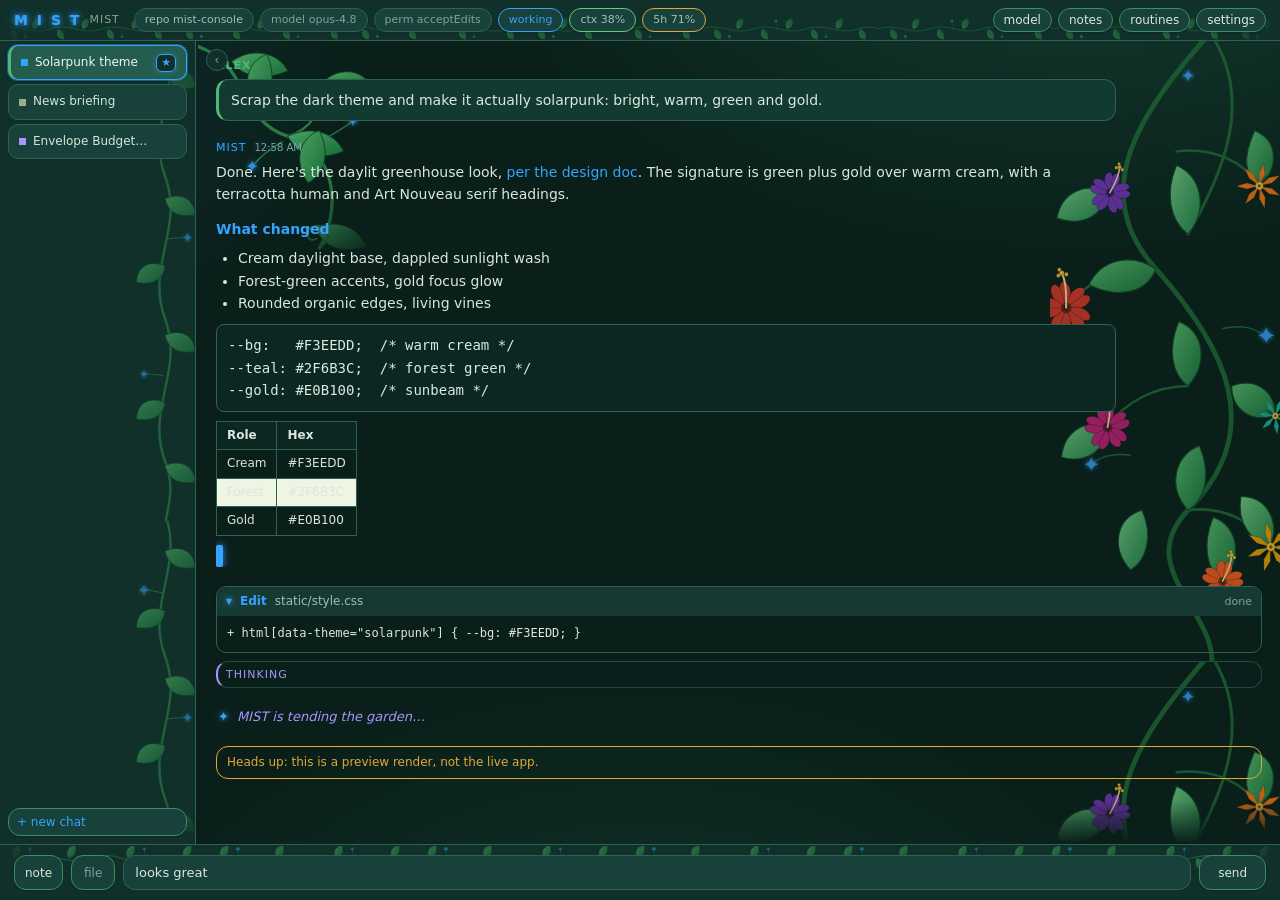
==== static/_preview_demo.html @ 2a571474 "Auto-sync: 2026-06-21 00:55" ====
<!DOCTYPE html>
<html lang="en" data-theme="solarpunk">
<head>
<meta charset="utf-8">
<title>Solarpunk preview</title>
<link rel="stylesheet" href="style.css">
</head>
<body>
<header id="topbar">
  <div class="brand"><span class="logo" id="logoText">M I S T</span><span class="sub">MIST</span></div>
  <div class="meta">
    <span class="badge repo clickable" data-state="ok">repo mist-console</span>
    <span class="badge clickable">model opus-4.8</span>
    <span class="badge clickable">perm acceptEdits</span>
    <span class="badge" id="status" data-state="working">working</span>
    <span class="badge usage lvl-ok">ctx 38%</span>
    <span class="badge usage lvl-warn">5h 71%</span>
  </div>
  <div class="actions">
    <button>model</button><button>notes</button><button>routines</button><button>settings</button>
  </div>
</header>
<div id="mid">
  <nav id="tabrail">
    <div id="tabs">
      <div class="tab pinned active"><span class="dot working"></span><span class="ttitle">Solarpunk theme</span><span class="tpin on">★</span></div>
      <div class="tab"><span class="dot idle"></span><span class="ttitle">News briefing</span><span class="tpin">☆</span></div>
      <div class="tab"><span class="dot thinking"></span><span class="ttitle">Envelope Budget refactor</span><span class="tpin">☆</span></div>
    </div>
    <button id="newTab">+ new chat</button>
  </nav>
  <div id="railResize"></div>
  <main id="logs">
    <button id="railToggle">‹</button>
    <div class="session-log">
      <div class="msg user"><div class="who">ALEX</div><div class="body">Scrap the dark theme and make it actually solarpunk: bright, warm, green and gold.</div></div>
      <div class="msg mist"><div class="who">MIST <span class="ts">12:58 AM</span></div><div class="body">
        <p>Done. Here's the daylit greenhouse look, <a href="#">per the design doc</a>. The signature is green plus gold over warm cream, with a terracotta human and Art Nouveau serif headings.</p>
        <h3>What changed</h3>
        <ul><li>Cream daylight base, dappled sunlight wash</li><li>Forest-green accents, gold focus glow</li><li>Rounded organic edges, living vines</li></ul>
        <div class="codeblock"><pre><code>--bg:   #F3EEDD;  /* warm cream */
--teal: #2F6B3C;  /* forest green */
--gold: #E0B100;  /* sunbeam */</code></pre><button class="copy-btn">copy</button></div>
        <table class="md-table"><thead><tr><th>Role</th><th>Hex</th></tr></thead>
          <tbody><tr><td>Cream</td><td>#F3EEDD</td></tr><tr><td>Forest</td><td>#2F6B3C</td></tr><tr><td>Gold</td><td>#E0B100</td></tr></tbody></table>
        <span class="cursor">&nbsp;</span>
      </div></div>
      <details class="tool" open><summary class="tool-head"><span class="tname">Edit</span><span class="tsummary">static/style.css</span><span class="tstate">done</span></summary><pre>+ html[data-theme="solarpunk"] { --bg: #F3EEDD; }</pre></details>
      <details class="think"><summary>thinking</summary><div class="think-body">Cream base, green+gold accents, no neon.</div></details>
      <div class="spinner"><span class="sv-glyph">✦</span> MIST is tending the garden…</div>
      <div class="notice">Heads up: this is a preview render, not the live app.</div>
    </div>
  </main>
</div>
<footer id="composer">
  <button id="scratchBtn">note</button><button id="fileBtn">file</button>
  <textarea id="input" rows="1" placeholder="Talk to MIST…">looks great</textarea>
  <button id="sendBtn">send</button>
</footer>
</body>
</html>
---- static/style.css ----
/* MIST Console — flat/sharp Cloud palette. Square corners, hairlines, no shadows.
   This sheet IS the default "Terminal" theme. To add another theme: register it
   in THEMES (app.js) and override what you need under html[data-theme="<id>"]
   below. The active theme lives in <html data-theme> (set pre-paint in index.html
   and persisted to localStorage as "theme"). */
:root {
  --bg:        #0E1C2B;   /* deep Cloud night */
  --bg-2:      #11233440; /* translucent panel */
  --line:      #1f3b53;   /* hairline */
  --line-soft: #173044;
  --text:      #d7e6ef;
  --dim:       #6f8ba0;
  --teal:      #2bd4d4;   /* MIST accent (statusline 256-44) */
  --violet:    #9b8cff;
  --user:      #cfe8ff;
  --warn:      #ffb454;
  --err:       #ff6b6b;
  --ok:        #4ade80;   /* usage headroom (green) */
  --mono: "SF Mono", "JetBrains Mono", Menlo, Consolas, monospace;
}
* { box-sizing: border-box; }
html, body {
  margin: 0; height: 100%;
  background: var(--bg); color: var(--text);
  font-family: var(--mono); font-size: 13px; line-height: 1.55;
}
body { display: grid; grid-template-rows: auto 1fr auto; height: 100vh; }

/* ---- top bar ---- */
#topbar {
  display: flex; align-items: center; gap: 14px;
  padding: 8px 14px; border-bottom: 1px solid var(--line);
  background: #0c1825;
  /* above the side panels so their trigger buttons stay clickable (toggle-to-close) */
  position: relative; z-index: 40;
}
.brand { display: flex; align-items: center; gap: 8px; }
.logo-img { height: 24px; width: auto; display: block; }
.logo { color: var(--teal); font-weight: 700; letter-spacing: 2px; }
.sub { color: var(--dim); font-size: 11px; text-transform: uppercase; letter-spacing: 1px; }
.meta { display: flex; gap: 6px; flex: 1; flex-wrap: wrap; }
.badge {
  border: 1px solid var(--line); color: var(--dim);
  padding: 2px 7px; font-size: 11px; white-space: nowrap;
}
/* badges that open a picker on click */
.badge.clickable, #repo.clickable { cursor: pointer; }
.badge.clickable:hover, #repo.clickable:hover { border-color: var(--teal); color: var(--teal); }
.badge.usage { color: #8fb0c4; }
/* color-coded usage levels: green headroom → yellow → red near limit */
.badge.usage.lvl-ok   { color: var(--ok);   border-color: var(--ok); }
.badge.usage.lvl-warn { color: var(--warn); border-color: var(--warn); }
.badge.usage.lvl-crit { color: var(--err);  border-color: var(--err); font-weight: 600; }
.badge.repo { color: #8fb0c4; }
#repo[data-state="ok"]      { color: var(--ok);  border-color: var(--ok); }
#repo[data-state="warn"]    { color: var(--err); border-color: var(--err); font-weight: 600; }
#repo[data-state="unknown"] { color: var(--dim); }
#status[data-state="idle"]     { color: var(--dim); }
#status[data-state="thinking"] { color: var(--violet); border-color: var(--violet); }
#status[data-state="working"]  { color: var(--teal);   border-color: var(--teal); }
#status[data-state="error"]    { color: var(--err);    border-color: var(--err); }
.actions { display: flex; gap: 6px; }
button {
  font-family: var(--mono); font-size: 12px;
  background: transparent; color: var(--text);
  border: 1px solid var(--line); padding: 4px 10px; cursor: pointer;
}
button:hover { border-color: var(--teal); color: var(--teal); }

/* ---- mid: tab rail + logs ---- */
#mid { display: flex; min-height: 0; overflow: hidden; }
#tabrail {
  width: var(--rail-w, 196px); flex: 0 0 var(--rail-w, 196px);
  border-right: 1px solid var(--line); background: #0c1825;
  display: flex; flex-direction: column; min-width: 0;
}
#railResize {
  flex: 0 0 5px; cursor: col-resize; background: transparent;
  margin-left: -3px; z-index: 5;     /* widen the grab target over the border */
}
#railResize:hover, #railResize.dragging { background: var(--teal); }
body.col-resizing { cursor: col-resize; user-select: none; }
#newTab {
  margin: 8px; border: 1px solid var(--line); color: var(--teal);
  padding: 6px 8px; text-align: left;
}
#tabs { overflow-y: auto; flex: 1; }
.tab {
  display: flex; align-items: center; gap: 7px;
  padding: 7px 9px; border-bottom: 1px solid var(--line-soft);
  cursor: pointer; color: var(--dim); font-size: 12px;
  user-select: none;   /* so click-drag reordering doesn't select the title text */
}
.tab:hover { background: #0f2030; }
.tab.dragging { opacity: .45; }
.tab.drag-over { box-shadow: inset 0 2px 0 0 var(--teal); }   /* insertion line above target */
.tab.active { background: #102536; color: var(--text); border-left: 2px solid var(--teal); padding-left: 7px; }
.tab .dot { width: 7px; height: 7px; flex: 0 0 7px; background: var(--dim); border-radius: 0; }
.tab .dot.idle { background: #3a566e; }
.tab .dot.thinking { background: var(--violet); }
.tab .dot.working { background: var(--teal); }
.tab .dot.error { background: var(--err); }
.tab .ttitle { flex: 1; overflow: hidden; text-overflow: ellipsis; white-space: nowrap; }
.tab .trename { flex: 1; min-width: 0; background: #0b1722; border: 1px solid var(--teal);
  color: var(--text); font-family: var(--mono); font-size: 12px; padding: 1px 4px; }
.tab .trename:focus { outline: none; }
.tab .tpin { color: #2f4a60; padding: 0 2px; font-size: 11px; opacity: 0; }
.tab:hover .tpin { opacity: 1; }
.tab .tpin.on { color: var(--teal); opacity: 1; }
.tab .tclose { color: var(--dim); padding: 0 2px; opacity: 0; }
.tab:hover .tclose { opacity: 1; }
.tab .tclose:hover { color: var(--err); }

/* section headers in the rail (only shown when something is pinned) */
.tabsection {
  padding: 8px 9px 5px; font-size: 10px; letter-spacing: 1.5px; text-transform: uppercase;
  color: var(--dim); border-bottom: 1px solid var(--line-soft); user-select: none;
}
.tabsection.pinned { color: var(--teal); }

/* pinned conversations get a tinted band + a teal edge so they read as a group */
.tab.pinned { background: #0e2435; border-left: 2px solid var(--teal); padding-left: 7px; }
.tab.pinned:hover { background: #13314a; }
.tab.pinned.active { background: #16374f; }
.tab.pinned .tpin { opacity: 1; }
.tab.pinned .ttitle { color: var(--text); }

#logs { flex: 1; min-width: 0; position: relative; }
.session-log { position: absolute; inset: 0; overflow-y: auto; padding: 16px 18px 40px; }

/* floating "jump to present" pill — only shown when scrolled up off the bottom */
#jumpBtn {
  position: absolute; bottom: 16px; left: 50%; transform: translateX(-50%);
  z-index: 6; background: #102536; border: 1px solid var(--teal); color: var(--teal);
  padding: 5px 12px; font-size: 12px; letter-spacing: .3px;
}
#jumpBtn:hover { background: #16374f; }
#jumpBtn[hidden] { display: none; }

/* collapse/expand toggle for the tab rail — pinned to the logs' top-left corner */
#railToggle {
  position: absolute; top: 8px; left: 8px; z-index: 6;
  width: 22px; height: 22px; line-height: 1; text-align: center;
  padding: 0; background: #0c1825; color: var(--dim); border: 1px solid var(--line);
}
#railToggle:hover { border-color: var(--teal); color: var(--teal); }
#mid.rail-collapsed #tabrail { width: 0; flex-basis: 0; overflow: hidden; border-right: 0; }
#mid.rail-collapsed #railResize { display: none; }
.session-log[hidden] { display: none; }
.msg {
  margin: 0 0 18px; max-width: 900px;
  /* Skip layout/paint for off-screen messages so fullscreen/resize only reflows
     the visible few instead of the whole (multi-thousand-node) transcript.
     `auto` remembers each message's real height once rendered, so scrolling and
     scroll-to-bottom stay accurate. */
  content-visibility: auto;
  contain-intrinsic-size: auto 140px;
}
.msg .who { font-size: 11px; text-transform: uppercase; letter-spacing: 1px; margin-bottom: 4px;
  display: flex; align-items: baseline; gap: 8px; }
.msg.user .who   { color: var(--user); font-weight: 700; }
.msg.mist .who   { color: var(--teal); }
/* per-message timestamp, dimmed and not shouting in caps */
.msg .who .ts { color: var(--dim); font-weight: 400; letter-spacing: 0;
  text-transform: none; font-size: 10px; }
.msg.user .body  {
  color: var(--user); white-space: pre-wrap;
  background: #102a44; border: 1px solid var(--line);
  border-left: 3px solid var(--user); padding: 9px 12px;
}
.msg.mist .body  { color: var(--text); }
/* Chat text is selectable (WKWebView can default selection off) + visible highlight. */
#logs, .msg .who, .msg .body, .msg .body * {
  -webkit-user-select: text; user-select: text;
}
.msg .body { cursor: text; }
::selection { background: rgba(43, 212, 212, .30); color: var(--text); }

/* thinking */
.think {
  border: 1px solid var(--line-soft); border-left: 2px solid var(--violet);
  margin: 6px 0 10px; padding: 0;
}
.think > summary {
  cursor: pointer; color: var(--violet); font-size: 11px;
  padding: 4px 8px; list-style: none; text-transform: uppercase; letter-spacing: 1px;
}
.think > summary::-webkit-details-marker { display: none; }
.think .think-body { padding: 6px 10px; color: #9db3c6; white-space: pre-wrap; font-size: 12px; }

/* tool cards — collapsed by default (click the header to expand the code) */
.tool { border: 1px solid var(--line); margin: 8px 0; }
details.tool > summary.tool-head {
  display: flex; align-items: center; gap: 8px; cursor: pointer; list-style: none;
  background: #0f2030; padding: 5px 9px; color: var(--teal); font-size: 12px;
}
details.tool > summary.tool-head::-webkit-details-marker { display: none; }
details.tool > summary.tool-head::before { content: "▸"; color: var(--dim); }
details.tool[open] > summary.tool-head::before { content: "▾"; }
.tool .tname { font-weight: 700; }
.tool .tsummary { flex: 1; min-width: 0; color: #9db3c6; overflow: hidden; text-overflow: ellipsis; white-space: nowrap; }
.tool .tstate { color: var(--dim); font-size: 11px; }
.tool pre { margin: 0; padding: 8px 10px; overflow-x: auto; font-size: 12px; color: #b9ccdb; }
.tool .tool-result { border-top: 1px dashed var(--line); color: #9db3c6; max-height: 280px; overflow: auto; }

/* inline "thinking" spinner in the chat — full-width, MIST verb */
.spinner { display: flex; align-items: center; gap: 8px; padding: 8px 2px; color: var(--violet); font-style: italic; font-size: 13px; }
.spinner .sv-glyph { color: var(--teal); font-style: normal; animation: pulse 1.4s ease-in-out infinite; }
@keyframes pulse { 0%, 100% { opacity: 1; } 50% { opacity: 0.3; } }

/* markdown body */
.body p { margin: 0 0 9px; }
.body pre {
  background: #0b1722; border: 1px solid var(--line);
  padding: 9px 11px; overflow-x: auto; margin: 8px 0;
}
.body code { background: #0b1722; border: 1px solid var(--line-soft); padding: 0 4px; }
.body pre code { border: 0; padding: 0; background: none; }

/* code block with a hover "Copy" button */
.body .codeblock { position: relative; }
.body .codeblock pre { margin: 8px 0; }
.body .copy-btn {
  position: absolute; top: 6px; right: 6px;
  font-family: var(--mono); font-size: 10px; letter-spacing: 1px; text-transform: uppercase;
  background: #0b1722; color: var(--dim);
  border: 1px solid var(--line); padding: 2px 8px; cursor: pointer;
  opacity: 0; transition: opacity .12s;
}
.body .codeblock:hover .copy-btn { opacity: 1; }
.body .copy-btn:hover { border-color: var(--teal); color: var(--teal); }
.body .copy-btn.copied { color: var(--teal); border-color: var(--teal); opacity: 1; }
.body h1,.body h2,.body h3 { color: var(--teal); margin: 12px 0 6px; font-size: 14px; }
.body ul,.body ol { margin: 4px 0 9px; padding-left: 22px; }
.body a { color: var(--teal); }
.body blockquote { border-left: 2px solid var(--line); margin: 6px 0; padding-left: 10px; color: var(--dim); }
/* GFM tables — flat/sharp: hairline grid, square corners, no shadow */
.body .md-table { border-collapse: collapse; margin: 9px 0; width: auto; max-width: 100%; display: block; overflow-x: auto; font-size: 12px; }
.body .md-table th, .body .md-table td { border: 1px solid var(--line); padding: 4px 10px; text-align: left; vertical-align: top; }
.body .md-table th { background: #0b1722; color: var(--teal); font-weight: 600; white-space: nowrap; }
.body .md-table tbody tr:nth-child(even) td { background: #0c1c2b; }
.body .md-table code { background: #0b1722; }
.cursor { display: inline-block; width: 7px; background: var(--teal); animation: blink 1s steps(1) infinite; }
@keyframes blink { 50% { opacity: 0; } }

.notice { color: var(--warn); border: 1px solid var(--warn); padding: 6px 10px; margin: 10px 0; font-size: 12px; }
.notice.err { color: var(--err); border-color: var(--err); }

/* ---- capabilities panel ---- */
/* start below the top bar so the trigger buttons stay visible + clickable */
#capPanel, #routinesPanel {
  position: fixed; top: var(--topbar-h, 0px); right: 0; width: 340px; height: calc(100% - var(--topbar-h, 0px));
  background: #0c1825; border-left: 1px solid var(--line);
  display: flex; flex-direction: column; z-index: 20;
}
#capPanel[hidden], #routinesPanel[hidden] { display: none; }   /* id selector beats UA [hidden]; restore it */
#routinesBody { flex: 1 1 auto; min-height: 0; }
.routines-foot { border-top: 1px solid var(--line); padding: 8px 12px; }
.routines-note { color: var(--dim); font-size: 10px; line-height: 1.5; }
.routines-note code { color: #9db3c6; }
.rt-new { width: 100%; font-family: var(--mono); font-size: 12px; padding: 6px;
  border: 1px solid var(--line); background: #0b1722; color: var(--teal); cursor: pointer; margin-bottom: 8px; }
.rt-new:hover { border-color: var(--teal); }
.routine { border: 1px solid var(--line); margin-bottom: 6px; }
.routine > summary { padding: 7px 9px; cursor: pointer; list-style: none; }
.routine > summary::-webkit-details-marker { display: none; }
.routine > summary::before { content: "\25b8 "; color: var(--teal); font-size: 9px; }
.routine[open] > summary::before { content: "\25be "; }
.routine .rname { color: var(--text); font-size: 12px; }
.routine .rdot { font-size: 9px; margin-left: 6px; }
.routine .rdot.on { color: var(--ok); }
.routine .rdot.off { color: var(--dim); }
.routine .rdesc { color: var(--dim); font-size: 11px; margin: 3px 0 0 14px; line-height: 1.4; }
.routine form { display: flex; flex-direction: column; gap: 8px; padding: 9px 10px;
  border-top: 1px solid var(--line); }
.rt-field { display: flex; flex-direction: column; gap: 3px; }
.rt-field label { color: var(--dim); font-size: 10px; text-transform: uppercase; letter-spacing: .5px; }
.rt-field input, .rt-field textarea {
  background: #0b1722; border: 1px solid var(--line); color: var(--text);
  font-family: var(--mono); font-size: 12px; padding: 5px 7px; width: 100%; }
.rt-field input:focus, .rt-field textarea:focus { outline: none; border-color: var(--teal); }
.rt-field textarea { min-height: 84px; resize: vertical; line-height: 1.45; }
.rt-hint { color: var(--dim); font-size: 10px; margin-top: -2px; }
.rt-enabled { display: flex; align-items: center; gap: 6px; color: var(--text); font-size: 12px; cursor: pointer; }
.rt-actions { display: flex; gap: 6px; flex-wrap: wrap; }
.rt-actions button { font-family: var(--mono); font-size: 12px; padding: 5px 10px;
  border: 1px solid var(--line); background: #0b1722; color: var(--teal); cursor: pointer; }
.rt-actions button:hover { border-color: var(--teal); }
.rt-actions .rt-del { color: var(--err); }
.rt-actions .rt-del:hover, .rt-actions .rt-del.armed { border-color: var(--err); }
.rt-actions .rt-del.armed { background: var(--err); color: #0c1825; }
.rt-status { font-size: 10px; color: var(--dim); min-height: 12px; }
.rt-status.ok { color: var(--ok); }
.rt-status.err { color: var(--err); }
.capHead { display: flex; padding: 10px 12px; border-bottom: 1px solid var(--line); color: var(--teal); }
.capHead button { margin-left: auto; border: 0; font-size: 16px; }
.capBody { overflow-y: auto; padding: 10px 12px; }
.capBody h4 {
  color: var(--dim); font-size: 11px; text-transform: uppercase; margin: 12px 0 6px;
  cursor: pointer; user-select: none; display: flex; align-items: center; gap: 6px;
}
.capBody h4::before { content: "\25be"; font-size: 9px; color: var(--teal); }   /* ▾ expanded */
.capBody h4.collapsed::before { content: "\25b8"; }                              /* ▸ collapsed */
.capBody h4.collapsed + * { display: none; }
.capBody .count { color: var(--teal); font-weight: 400; }
.qa { margin-bottom: 8px; }
.qa-row { display: flex; align-items: center; gap: 10px; }
.qa-toggle { color: var(--text); font-size: 12px; display: flex; align-items: center; gap: 5px; cursor: pointer; }
.qa-rec {
  font-family: var(--mono); font-size: 13px; min-width: 88px;
  border: 1px solid var(--line); background: #0b1722; color: var(--teal);
  padding: 5px 12px; cursor: pointer;
}
.qa-rec:hover { border-color: var(--teal); }
.qa-rec.recording { color: var(--warn); border-color: var(--warn); }
.qa-gesture { color: var(--teal); font-size: 13px; }
.qa-warn { color: var(--warn); font-size: 12px; flex: 1; }
.qa-note { color: var(--dim); font-size: 11px; margin-top: 6px; line-height: 1.4; }
.chips { display: flex; flex-wrap: wrap; gap: 4px; }
.chips span { border: 1px solid var(--line); padding: 1px 6px; font-size: 11px; color: #9db3c6; }
.chips span.pending { color: var(--warn); border-color: var(--warn); }

/* ---- model / permission card ---- */
/* top/left are set in JS so the menu drops directly under the badge or button
   that opened it (anchorCard), instead of floating detached in the corner. */
#modelCard, #permCard {
  position: fixed; top: 44px; left: auto; right: 14px; width: 240px; z-index: 30;
  background: #0c1825; border: 1px solid var(--line);
}
#permCard { width: 268px; }
#modelCard[hidden], #permCard[hidden] { display: none; }
#modelList, #permList { padding: 4px 0; }
.modelrow {
  padding: 7px 12px; cursor: pointer; color: var(--text); font-size: 12px;
  display: flex; align-items: center; gap: 8px;
}
.modelrow:hover { background: #102536; color: var(--teal); }
.modelrow.sel { color: var(--teal); }
.modelrow.sel::before { content: "▸"; color: var(--teal); }
.modelrow:not(.sel)::before { content: "\00a0\00a0"; }
.modelnote { padding: 8px 12px; border-top: 1px solid var(--line); color: var(--dim); font-size: 11px; }

/* ---- composer ---- */
#composer {
  display: flex; gap: 8px; padding: 10px 14px;
  border-top: 1px solid var(--line); background: #0c1825;
  position: relative;
}

/* inline slash-command autocomplete (anchored above the composer) */
#slashMenu {
  position: absolute; left: 14px; right: 14px; bottom: calc(100% + 0px);
  max-height: 280px; overflow-y: auto; z-index: 40;
  background: #0c1825; border: 1px solid var(--line); border-bottom: 0;
}
#slashMenu[hidden] { display: none; }
.slash-head {
  padding: 6px 12px; font-size: 10px; letter-spacing: 1px; text-transform: uppercase;
  color: var(--dim); border-bottom: 1px solid var(--line); user-select: none;
}
.slash-item {
  display: flex; gap: 10px; align-items: baseline;
  padding: 6px 12px; cursor: pointer; font-size: 13px; color: var(--text);
  border-bottom: 1px solid var(--line-soft);
}
.slash-item:last-child { border-bottom: 0; }
.slash-item.sel { background: #102536; }
.slash-name { color: var(--teal); font-weight: 700; }
#input {
  flex: 1; resize: none; max-height: 200px;
  background: #0b1722; color: var(--text); border: 1px solid var(--line);
  font-family: var(--mono); font-size: 13px; padding: 9px 11px; outline: none;
}
#input:focus { border-color: var(--teal); }
#fileBtn { padding: 0 12px; color: var(--dim); }
#sendBtn { padding: 0 18px; }
.greet { color: var(--teal); font-style: italic; }
#sendBtn:disabled { opacity: .4; cursor: default; border-color: var(--line); color: var(--dim); }

#usage {
  position: fixed; bottom: 58px; right: 14px;
  font-size: 11px; color: var(--dim); pointer-events: none;
}

/* ---- notes panel (app-wide persistent scratchpad) ---- */
#scratchBtn.has { color: var(--teal); border-color: var(--teal); }
#notesPanel {
  position: fixed; top: var(--topbar-h, 0px); right: 0; width: 340px; height: calc(100% - var(--topbar-h, 0px));
  background: #0c1825; border-left: 1px solid var(--line);
  display: flex; flex-direction: column; z-index: 20;
}
#notesPanel[hidden] { display: none; }   /* id selector beats UA [hidden] */
.notes-hint {
  color: var(--dim); font-size: 11px; line-height: 1.5;
  padding: 8px 12px; border-bottom: 1px solid var(--line-soft);
}
#notesList { flex: 1 1 auto; min-height: 0; overflow-y: auto;
  padding: 10px 12px; display: flex; flex-direction: column; gap: 6px; }
.notes-foot { display: flex; gap: 8px; padding: 8px 12px; border-top: 1px solid var(--line); }
#notesInput {
  flex: 1; resize: none; max-height: 160px; outline: none;
  background: #0b1722; color: var(--text); border: 1px solid var(--line);
  font-family: var(--mono); font-size: 12px; padding: 7px 9px;
}
#notesInput:focus { border-color: var(--teal); }
#notesAdd { color: var(--teal); padding: 0 16px; }
.scratch-empty { color: var(--dim); font-size: 11px; padding: 2px 0; line-height: 1.5; }
.scratch-item {
  display: flex; align-items: flex-start; gap: 8px;
  border: 1px solid var(--line); background: #0b1722; padding: 6px 8px;
}
.scratch-text { flex: 1; color: var(--text); font-size: 12px; line-height: 1.45;
  white-space: pre-wrap; word-break: break-word; }
.scratch-send { flex: 0 0 auto; color: var(--teal); padding: 3px 10px; font-size: 11px; }
.scratch-edit-btn { flex: 0 0 auto; color: var(--dim); padding: 3px 8px; font-size: 11px; }
.scratch-edit-btn:hover { color: var(--teal); }
.scratch-edit { flex: 1; min-width: 0; resize: none; outline: none;
  background: #0b1722; border: 1px solid var(--teal); color: var(--text);
  font-family: var(--mono); font-size: 12px; padding: 4px 6px; line-height: 1.45; }
.scratch-del { flex: 0 0 auto; border: 0; background: none; color: var(--dim); font-size: 14px; padding: 0 2px; }
.scratch-del:hover { color: var(--err); border-color: transparent; }

/* scrollbars */
::-webkit-scrollbar { width: 9px; height: 9px; }
::-webkit-scrollbar-thumb { background: #1d3a52; }
::-webkit-scrollbar-track { background: transparent; }

/* ============================================================
   Solarpunk theme — the opposite of a terminal.
   Soft greenhouse daylight, living greenery, rounded edges,
   humanist (non-mono) text, and glowing blue arcane sigils.
   Overrides the variables AND every hardcoded dark surface from
   the Terminal sheet above, so no dark patches leak through.
   ============================================================ */
html[data-theme="solarpunk"] {
  --bg:        #0a1f1a;   /* deep phthalo-green night */
  --bg-2:      #103029cc;
  --line:      #2e6253;   /* phthalo hairline */
  --line-soft: #214a40;
  --text:      #d9e8df;   /* pale mint white */
  --dim:       #80a597;   /* muted sage */
  --teal:      #36a3ff;   /* MIST accent / sigil blue (glows on the dark green) */
  --violet:    #a596ff;   /* arcane amethyst (thinking) */
  --user:      #4eb878;   /* lush emerald — the human */
  --warn:      #e2a838;
  --err:       #ff7a6b;
  --ok:        #5ccf7e;
  /* theme-local surfaces + sigil glow */
  --surface:   #103029;   /* panels: topbar, rail, composer, side panels */
  --surface-2: #17413a;   /* input fields / chips — lighter phthalo so they stand out */
  --code-bg:   #0c2722;   /* code blocks */
  --hover:     #163a33;
  --active:    #1d483f;
  --user-bg:   #123a30;
  --sigil:     #36a3ff;   /* luminous arcane blue */
  --glow:      0 0 5px rgba(54,163,255,.9), 0 0 13px rgba(54,163,255,.55);
  --radius:    12px;
  /* humanist, organic — reads as "normal text", not a terminal */
  --mono: "Seravek", "Avenir Next", "Optima", "Gill Sans", system-ui, -apple-system, sans-serif;
}
/* bioluminescent dapples glowing through the deep phthalo dark */
html[data-theme="solarpunk"] body {
  font-size: 14px; line-height: 1.62;
  background:
    radial-gradient(1000px 580px at 84% -10%, rgba(56,178,138,.20), transparent 60%),
    radial-gradient(820px 520px at -10% 8%, rgba(54,163,255,.14), transparent 58%),
    radial-gradient(900px 620px at 50% 118%, rgba(46,150,112,.20), transparent 62%),
    var(--bg);
  background-attachment: fixed;
}
/* keep code monospace even though the UI font is now humanist */
html[data-theme="solarpunk"] .body pre,
html[data-theme="solarpunk"] .body code,
html[data-theme="solarpunk"] .tool pre,
html[data-theme="solarpunk"] .body .copy-btn {
  font-family: "SF Mono", "JetBrains Mono", Menlo, Consolas, monospace;
}

/* --- panels & bars get the light surface --- */
html[data-theme="solarpunk"] #topbar,
html[data-theme="solarpunk"] #tabrail,
html[data-theme="solarpunk"] #capPanel,
html[data-theme="solarpunk"] #routinesPanel,
html[data-theme="solarpunk"] #notesPanel,
html[data-theme="solarpunk"] #composer,
html[data-theme="solarpunk"] #slashMenu,
html[data-theme="solarpunk"] #modelCard,
html[data-theme="solarpunk"] #permCard,
html[data-theme="solarpunk"] #railToggle { background: var(--surface); }

/* --- fields / small controls --- */
html[data-theme="solarpunk"] #input,
html[data-theme="solarpunk"] #notesInput,
html[data-theme="solarpunk"] .rt-field input,
html[data-theme="solarpunk"] .rt-field textarea,
html[data-theme="solarpunk"] .rt-new,
html[data-theme="solarpunk"] .rt-actions button,
html[data-theme="solarpunk"] .qa-rec,
html[data-theme="solarpunk"] .scratch-item,
html[data-theme="solarpunk"] .scratch-edit,
html[data-theme="solarpunk"] .tab .trename,
html[data-theme="solarpunk"] .body .copy-btn { background: var(--surface-2); }

/* --- code / parchment surfaces --- */
html[data-theme="solarpunk"] .body pre,
html[data-theme="solarpunk"] .body code,
html[data-theme="solarpunk"] .body .md-table th,
html[data-theme="solarpunk"] .body .md-table code {
  background: var(--code-bg); color: var(--text);
}
html[data-theme="solarpunk"] .body .md-table tbody tr:nth-child(even) td { background: #eef5e2; }

/* --- hover / active fills (were dark blues) --- */
html[data-theme="solarpunk"] details.tool > summary.tool-head,
html[data-theme="solarpunk"] .tab:hover { background: var(--hover); }
html[data-theme="solarpunk"] .tab.active,
html[data-theme="solarpunk"] .modelrow:hover,
html[data-theme="solarpunk"] .slash-item.sel { background: var(--active); }
html[data-theme="solarpunk"] #jumpBtn { background: var(--active); }
html[data-theme="solarpunk"] #jumpBtn:hover { background: #c7dfac; }
html[data-theme="solarpunk"] .tab.pinned { background: #184a3e; }
html[data-theme="solarpunk"] .tab.pinned:hover { background: #1f5648; }
html[data-theme="solarpunk"] .tab.pinned.active { background: #245d4d; }
html[data-theme="solarpunk"] .tab .dot.idle { background: #9aae84; }

/* --- user message bubble: leaf cream, dark text, mossy edge --- */
html[data-theme="solarpunk"] .msg.user .body {
  color: var(--text); background: var(--user-bg);
  border: 1px solid var(--line); border-left: 3px solid var(--user);
}

/* --- muted secondary text that was cool-gray --- */
html[data-theme="solarpunk"] .think .think-body,
html[data-theme="solarpunk"] .tool .tsummary,
html[data-theme="solarpunk"] .tool .tool-result,
html[data-theme="solarpunk"] .chips span,
html[data-theme="solarpunk"] .routines-note code,
html[data-theme="solarpunk"] .badge.usage,
html[data-theme="solarpunk"] .badge.repo { color: #9ec1b1; }
html[data-theme="solarpunk"] .tool pre { color: var(--text); }

/* --- soft edges everywhere (the opposite of sharp) --- */
html[data-theme="solarpunk"] .badge { border-radius: 999px; padding: 2px 10px; }
html[data-theme="solarpunk"] button,
html[data-theme="solarpunk"] #input,
html[data-theme="solarpunk"] #notesInput,
html[data-theme="solarpunk"] .rt-field input,
html[data-theme="solarpunk"] .rt-field textarea,
html[data-theme="solarpunk"] .rt-new,
html[data-theme="solarpunk"] .scratch-item,
html[data-theme="solarpunk"] .scratch-edit,
html[data-theme="solarpunk"] .tool,
html[data-theme="solarpunk"] details.tool > summary.tool-head,
html[data-theme="solarpunk"] .think,
html[data-theme="solarpunk"] .msg.user .body,
html[data-theme="solarpunk"] .notice,
html[data-theme="solarpunk"] .body pre,
html[data-theme="solarpunk"] .body code,
html[data-theme="solarpunk"] .chips span,
html[data-theme="solarpunk"] #modelCard,
html[data-theme="solarpunk"] #permCard,
html[data-theme="solarpunk"] #slashMenu,
html[data-theme="solarpunk"] #railToggle,
html[data-theme="solarpunk"] #jumpBtn { border-radius: var(--radius); }
html[data-theme="solarpunk"] .tool,
html[data-theme="solarpunk"] details.tool > summary.tool-head { border-radius: 10px; }
html[data-theme="solarpunk"] details.tool[open] > summary.tool-head { border-radius: 10px 10px 0 0; }
html[data-theme="solarpunk"] .body pre,
html[data-theme="solarpunk"] .body code { border-radius: 8px; }
/* gentle depth instead of hard hairlines */
html[data-theme="solarpunk"] .tool,
html[data-theme="solarpunk"] .msg.user .body,
html[data-theme="solarpunk"] #modelCard,
html[data-theme="solarpunk"] #permCard,
html[data-theme="solarpunk"] .scratch-item { box-shadow: 0 1px 4px rgba(0,0,0,.10); }
html[data-theme="solarpunk"] #capPanel,
html[data-theme="solarpunk"] #routinesPanel,
html[data-theme="solarpunk"] #notesPanel { box-shadow: -2px 0 14px rgba(0,0,0,.10); }

/* --- glowing blue arcane sigils --- */
html[data-theme="solarpunk"] .logo,
html[data-theme="solarpunk"] .spinner .sv-glyph,
html[data-theme="solarpunk"] details.tool > summary.tool-head::before,
html[data-theme="solarpunk"] details.tool[open] > summary.tool-head::before,
html[data-theme="solarpunk"] .routine > summary::before,
html[data-theme="solarpunk"] .routine[open] > summary::before,
html[data-theme="solarpunk"] .capBody h4::before,
html[data-theme="solarpunk"] .modelrow.sel::before {
  color: var(--sigil); text-shadow: var(--glow);
}
html[data-theme="solarpunk"] .msg.mist .who { color: var(--sigil); text-shadow: 0 0 6px rgba(58,155,255,.35); }
html[data-theme="solarpunk"] .greet { color: var(--sigil); text-shadow: var(--glow); }
html[data-theme="solarpunk"] .cursor { background: var(--sigil); box-shadow: 0 0 7px rgba(58,155,255,.85); border-radius: 2px; }
html[data-theme="solarpunk"] .body a { color: var(--sigil); text-decoration: none; }
html[data-theme="solarpunk"] .body a:hover { text-shadow: var(--glow); }
/* casting glow on focus + send */
html[data-theme="solarpunk"] #input:focus,
html[data-theme="solarpunk"] #notesInput:focus,
html[data-theme="solarpunk"] .rt-field input:focus,
html[data-theme="solarpunk"] .rt-field textarea:focus {
  border-color: var(--sigil); box-shadow: 0 0 0 3px rgba(58,155,255,.16);
}
html[data-theme="solarpunk"] #sendBtn:not(:disabled):hover { border-color: var(--sigil); box-shadow: 0 0 10px rgba(58,155,255,.30); }
html[data-theme="solarpunk"] .tab.active { box-shadow: inset 2px 0 0 0 var(--sigil); }

/* selection + scrollbar tuned to the theme */
html[data-theme="solarpunk"] ::selection { background: rgba(47,155,255,.22); color: var(--text); }
html[data-theme="solarpunk"] ::-webkit-scrollbar-thumb { background: #8fae64; border-radius: 999px; }

/* --- living vines creeping along the margins & borders --- */
/* anchor the pseudo-elements, and lift real content above the decoration */
html[data-theme="solarpunk"] #topbar,
html[data-theme="solarpunk"] #tabrail { position: relative; }
/* .session-log must KEEP position:absolute/inset:0 or its scroll breaks — only
   raise its stacking, don't change positioning. */
html[data-theme="solarpunk"] .session-log { z-index: 1; }
html[data-theme="solarpunk"] #tabs,
html[data-theme="solarpunk"] #newTab,
html[data-theme="solarpunk"] #topbar .brand,
html[data-theme="solarpunk"] #topbar .meta,
html[data-theme="solarpunk"] #topbar .actions,
html[data-theme="solarpunk"] #composer > * { position: relative; z-index: 1; }
html[data-theme="solarpunk"] #logs::before,
html[data-theme="solarpunk"] #logs::after,
html[data-theme="solarpunk"] #tabrail::after,
html[data-theme="solarpunk"] #composer::before,
html[data-theme="solarpunk"] #topbar::after {
  content: ""; position: absolute; pointer-events: none; z-index: 0;
  background-repeat: no-repeat;
}
/* corner flourishes framing the conversation */
html[data-theme="solarpunk"] #logs::before {
  top: 0; left: 0; width: 224px; height: 224px;
  background-image: url("vine-corner.svg"); background-size: contain; background-position: top left;
  opacity: .85;
  -webkit-mask-image: radial-gradient(300px 300px at top left, #000 60%, transparent 96%);
          mask-image: radial-gradient(300px 300px at top left, #000 60%, transparent 96%);
}
/* wide, lush flowering creeper filling the empty right column, full height to the top */
html[data-theme="solarpunk"] #logs::after {
  top: 0; right: 0; width: 230px; height: 100%;
  background-image: url("vine-lush.svg"); background-size: 230px auto; background-repeat: repeat-y;
  background-position: top right; opacity: .72;
  -webkit-mask-image: linear-gradient(to bottom, #000 0, #000 calc(100% - 44px), transparent 100%);
          mask-image: linear-gradient(to bottom, #000 0, #000 calc(100% - 44px), transparent 100%);
}
/* creeper running down the rail / chat seam — fade both ends so it never looks chopped */
html[data-theme="solarpunk"] #tabrail::after {
  top: 0; right: 0; width: 60px; height: 100%;
  background-image: url("vine-v.svg"); background-size: 60px auto; background-repeat: repeat-y;
  background-position: top right; opacity: .55;
  -webkit-mask-image: linear-gradient(to bottom, transparent 0, #000 64px, #000 calc(100% - 48px), transparent 100%);
          mask-image: linear-gradient(to bottom, transparent 0, #000 64px, #000 calc(100% - 48px), transparent 100%);
}
/* creeper along the composer's top border */
html[data-theme="solarpunk"] #composer::before {
  top: 0; left: 0; right: 0; height: 26px;
  background-image: url("vine-h.svg"); background-size: auto 26px; background-repeat: repeat-x;
  background-position: left top; opacity: .5;
  -webkit-mask-image: linear-gradient(to right, transparent 0, #000 60px, #000 calc(100% - 60px), transparent 100%);
          mask-image: linear-gradient(to right, transparent 0, #000 60px, #000 calc(100% - 60px), transparent 100%);
}
/* creeper along the top bar's bottom border */
html[data-theme="solarpunk"] #topbar::after {
  bottom: 0; left: 0; right: 0; height: 22px;
  background-image: url("vine-h.svg"); background-size: auto 22px; background-repeat: repeat-x;
  background-position: left bottom; transform: scaleY(-1); opacity: .42;
  -webkit-mask-image: linear-gradient(to right, transparent 0, #000 60px, #000 calc(100% - 60px), transparent 100%);
          mask-image: linear-gradient(to right, transparent 0, #000 60px, #000 calc(100% - 60px), transparent 100%);
}

/* --- make top-bar chips/buttons + sidebar tabs read as raised cards --- */
html[data-theme="solarpunk"] .badge {
  background: var(--surface-2); box-shadow: 0 1px 2px rgba(0,0,0,.14);
}
html[data-theme="solarpunk"] .actions button,
html[data-theme="solarpunk"] #newTab,
html[data-theme="solarpunk"] #scratchBtn,
html[data-theme="solarpunk"] #fileBtn,
html[data-theme="solarpunk"] #sendBtn {
  background: var(--surface-2); border-color: #3c8f5e;
  box-shadow: 0 1px 2px rgba(0,0,0,.18);
}
html[data-theme="solarpunk"] .actions button:hover,
html[data-theme="solarpunk"] #newTab:hover,
html[data-theme="solarpunk"] #scratchBtn:hover,
html[data-theme="solarpunk"] #fileBtn:hover,
html[data-theme="solarpunk"] #sendBtn:not(:disabled):hover {
  border-color: var(--sigil); color: var(--sigil);
  box-shadow: 0 0 10px rgba(47,155,255,.32);
}
/* each tab is a distinct rounded chip with its own ground */
html[data-theme="solarpunk"] .tab {
  margin: 4px 8px; padding: 7px 10px; border-radius: 10px;
  border: 1px solid var(--line); background: var(--surface-2);
  box-shadow: 0 1px 2px rgba(0,0,0,.11);
  color: #d3e6da;   /* brighter than --dim so titles are easy to read on the dark chip */
}
html[data-theme="solarpunk"] .tab .ttitle { color: #d3e6da; }
html[data-theme="solarpunk"] .tab.active .ttitle,
html[data-theme="solarpunk"] .tab.pinned .ttitle { color: #eef6ef; }
html[data-theme="solarpunk"] .tab:hover { background: var(--hover); border-color: #3c8f5e; }
html[data-theme="solarpunk"] .tab.active {
  background: var(--active); color: var(--text);
  border: 1px solid var(--sigil); padding-left: 10px;
  box-shadow: 0 0 0 1px rgba(47,155,255,.45), 0 1px 4px rgba(0,0,0,.18);
}
html[data-theme="solarpunk"] .tab.pinned { border-left: 3px solid var(--user); }
html[data-theme="solarpunk"] .tab.pinned.active { border: 1px solid var(--sigil); border-left: 3px solid var(--user); }
/* pin: outlined chip so it's clearly a button against the dark tab */
html[data-theme="solarpunk"] .tab .tpin {
  color: var(--dim); border: 1px solid var(--line); border-radius: 6px;
  padding: 0 4px; line-height: 16px; background: var(--surface);
}
html[data-theme="solarpunk"] .tab:hover .tpin { border-color: var(--sigil); color: var(--sigil); }
html[data-theme="solarpunk"] .tab .tpin.on {
  color: var(--sigil); border-color: var(--sigil);
  box-shadow: 0 0 6px rgba(54,163,255,.35);
}
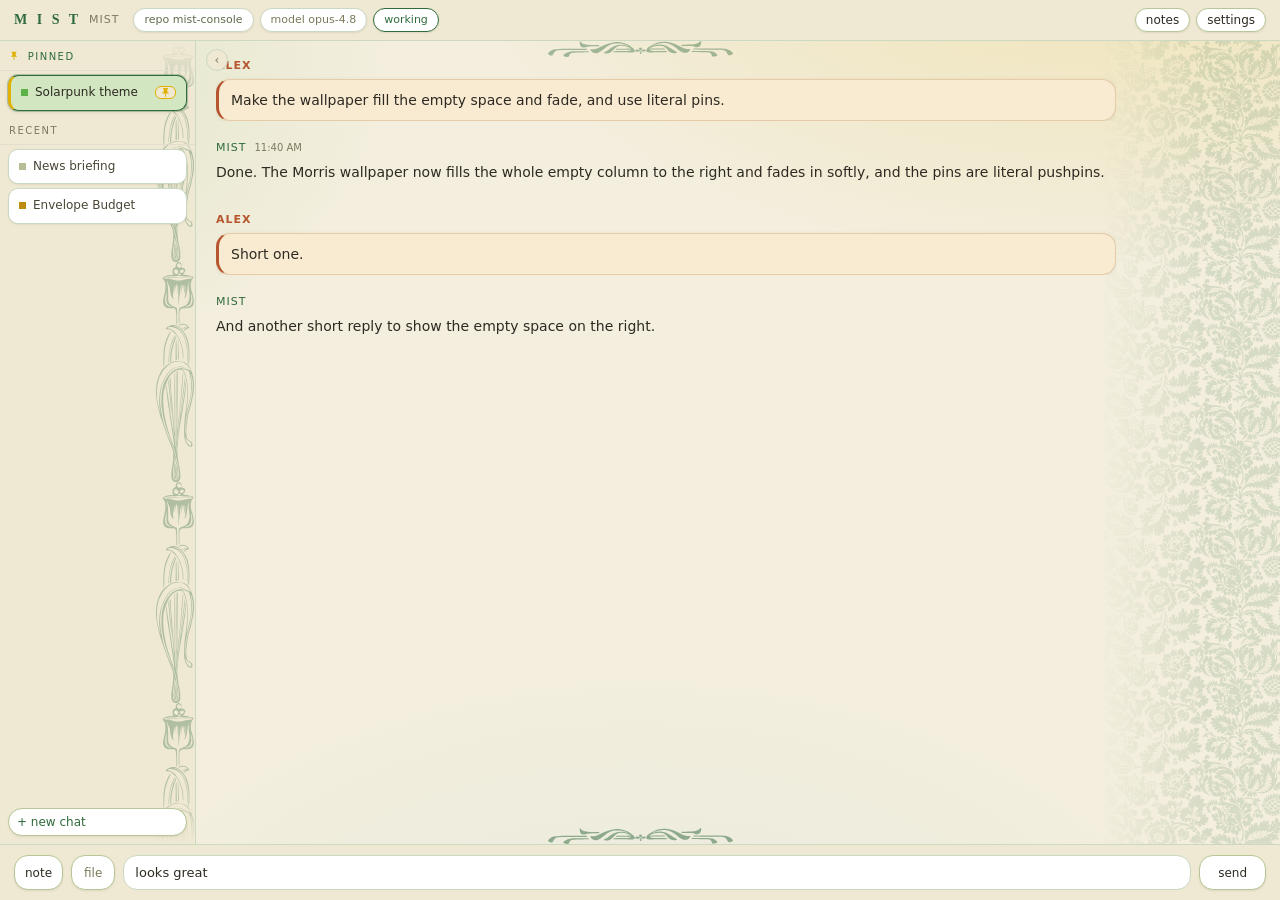
==== commit b320c933: "Auto-sync: 2026-06-21 11:55" ====
--- a/static/_preview_demo.html
+++ b/static/_preview_demo.html
@@ -1,61 +1,25 @@
 <!DOCTYPE html>
-<html lang="en" data-theme="solarpunk">
-<head>
-<meta charset="utf-8">
-<title>Solarpunk preview</title>
-<link rel="stylesheet" href="style.css">
-</head>
+<html lang="en" data-theme="solarpunk"><head><meta charset="utf-8"><link rel="stylesheet" href="style.css"></head>
 <body>
-<header id="topbar">
-  <div class="brand"><span class="logo" id="logoText">M I S T</span><span class="sub">MIST</span></div>
-  <div class="meta">
-    <span class="badge repo clickable" data-state="ok">repo mist-console</span>
-    <span class="badge clickable">model opus-4.8</span>
-    <span class="badge clickable">perm acceptEdits</span>
-    <span class="badge" id="status" data-state="working">working</span>
-    <span class="badge usage lvl-ok">ctx 38%</span>
-    <span class="badge usage lvl-warn">5h 71%</span>
-  </div>
-  <div class="actions">
-    <button>model</button><button>notes</button><button>routines</button><button>settings</button>
-  </div>
-</header>
+<header id="topbar"><div class="brand"><span class="logo" id="logoText">M I S T</span><span class="sub">MIST</span></div>
+  <div class="meta"><span class="badge repo clickable" data-state="ok">repo mist-console</span><span class="badge clickable">model opus-4.8</span><span class="badge" id="status" data-state="working">working</span></div>
+  <div class="actions"><button>notes</button><button>settings</button></div></header>
 <div id="mid">
-  <nav id="tabrail">
-    <div id="tabs">
-      <div class="tab pinned active"><span class="dot working"></span><span class="ttitle">Solarpunk theme</span><span class="tpin on">★</span></div>
-      <div class="tab"><span class="dot idle"></span><span class="ttitle">News briefing</span><span class="tpin">☆</span></div>
-      <div class="tab"><span class="dot thinking"></span><span class="ttitle">Envelope Budget refactor</span><span class="tpin">☆</span></div>
-    </div>
-    <button id="newTab">+ new chat</button>
-  </nav>
+  <nav id="tabrail"><div id="tabs">
+    <div class="tabsection pinned"><svg class="pin-ico" viewBox="0 0 24 24"><path d="M16 9V4h1c.55 0 1-.45 1-1s-.45-1-1-1H7c-.55 0-1 .45-1 1s.45 1 1 1h1v5c0 1.66-1.34 3-3 3v2h5.97v7l1 1 1-1v-7H19v-2c-1.66 0-3-1.34-3-3z"/></svg> pinned</div>
+    <div class="tab pinned active"><span class="dot working"></span><span class="ttitle">Solarpunk theme</span><span class="tpin on"><svg class="pin-ico" viewBox="0 0 24 24"><path d="M16 9V4h1c.55 0 1-.45 1-1s-.45-1-1-1H7c-.55 0-1 .45-1 1s.45 1 1 1h1v5c0 1.66-1.34 3-3 3v2h5.97v7l1 1 1-1v-7H19v-2c-1.66 0-3-1.34-3-3z"/></svg></span></div>
+    <div class="tabsection">recent</div>
+    <div class="tab"><span class="dot idle"></span><span class="ttitle">News briefing</span><span class="tpin"><svg class="pin-ico" viewBox="0 0 24 24"><path d="M16 9V4h1c.55 0 1-.45 1-1s-.45-1-1-1H7c-.55 0-1 .45-1 1s.45 1 1 1h1v5c0 1.66-1.34 3-3 3v2h5.97v7l1 1 1-1v-7H19v-2c-1.66 0-3-1.34-3-3z"/></svg></span></div>
+    <div class="tab"><span class="dot thinking"></span><span class="ttitle">Envelope Budget</span><span class="tpin"><svg class="pin-ico" viewBox="0 0 24 24"><path d="M16 9V4h1c.55 0 1-.45 1-1s-.45-1-1-1H7c-.55 0-1 .45-1 1s.45 1 1 1h1v5c0 1.66-1.34 3-3 3v2h5.97v7l1 1 1-1v-7H19v-2c-1.66 0-3-1.34-3-3z"/></svg></span></div>
+  </div><button id="newTab">+ new chat</button></nav>
   <div id="railResize"></div>
-  <main id="logs">
-    <button id="railToggle">‹</button>
-    <div class="session-log">
-      <div class="msg user"><div class="who">ALEX</div><div class="body">Scrap the dark theme and make it actually solarpunk: bright, warm, green and gold.</div></div>
-      <div class="msg mist"><div class="who">MIST <span class="ts">12:58 AM</span></div><div class="body">
-        <p>Done. Here's the daylit greenhouse look, <a href="#">per the design doc</a>. The signature is green plus gold over warm cream, with a terracotta human and Art Nouveau serif headings.</p>
-        <h3>What changed</h3>
-        <ul><li>Cream daylight base, dappled sunlight wash</li><li>Forest-green accents, gold focus glow</li><li>Rounded organic edges, living vines</li></ul>
-        <div class="codeblock"><pre><code>--bg:   #F3EEDD;  /* warm cream */
---teal: #2F6B3C;  /* forest green */
---gold: #E0B100;  /* sunbeam */</code></pre><button class="copy-btn">copy</button></div>
-        <table class="md-table"><thead><tr><th>Role</th><th>Hex</th></tr></thead>
-          <tbody><tr><td>Cream</td><td>#F3EEDD</td></tr><tr><td>Forest</td><td>#2F6B3C</td></tr><tr><td>Gold</td><td>#E0B100</td></tr></tbody></table>
-        <span class="cursor">&nbsp;</span>
-      </div></div>
-      <details class="tool" open><summary class="tool-head"><span class="tname">Edit</span><span class="tsummary">static/style.css</span><span class="tstate">done</span></summary><pre>+ html[data-theme="solarpunk"] { --bg: #F3EEDD; }</pre></details>
-      <details class="think"><summary>thinking</summary><div class="think-body">Cream base, green+gold accents, no neon.</div></details>
-      <div class="spinner"><span class="sv-glyph">✦</span> MIST is tending the garden…</div>
-      <div class="notice">Heads up: this is a preview render, not the live app.</div>
-    </div>
-  </main>
+  <main id="logs"><button id="railToggle">‹</button><div class="session-log">
+    <div class="msg user"><div class="who">ALEX</div><div class="body">Make the wallpaper fill the empty space and fade, and use literal pins.</div></div>
+    <div class="msg mist"><div class="who">MIST <span class="ts">11:40 AM</span></div><div class="body">
+      <p>Done. The Morris wallpaper now fills the whole empty column to the right and fades in softly, and the pins are literal pushpins.</p></div></div>
+    <div class="msg user"><div class="who">ALEX</div><div class="body">Short one.</div></div>
+    <div class="msg mist"><div class="who">MIST</div><div class="body"><p>And another short reply to show the empty space on the right.</p></div></div>
+  </div></main>
 </div>
-<footer id="composer">
-  <button id="scratchBtn">note</button><button id="fileBtn">file</button>
-  <textarea id="input" rows="1" placeholder="Talk to MIST…">looks great</textarea>
-  <button id="sendBtn">send</button>
-</footer>
-</body>
-</html>
+<footer id="composer"><button id="scratchBtn">note</button><button id="fileBtn">file</button><textarea id="input" rows="1">looks great</textarea><button id="sendBtn">send</button></footer>
+</body></html>
--- a/static/style.css
+++ b/static/style.css
@@ -104,9 +104,14 @@
 .tab .trename { flex: 1; min-width: 0; background: #0b1722; border: 1px solid var(--teal);
   color: var(--text); font-family: var(--mono); font-size: 12px; padding: 1px 4px; }
 .tab .trename:focus { outline: none; }
-.tab .tpin { color: #2f4a60; padding: 0 2px; font-size: 11px; opacity: 0; }
+.tab .tpin { color: #2f4a60; padding: 0 3px; opacity: 0;
+  display: inline-flex; align-items: center; justify-content: center; }
 .tab:hover .tpin { opacity: 1; }
 .tab .tpin.on { color: var(--teal); opacity: 1; }
+/* literal pushpin icon (inline SVG, tinted by currentColor) — all themes */
+.pin-ico { width: 11px; height: 11px; display: block; fill: currentColor; }
+.tabsection .pin-ico { display: inline-block; width: 10px; height: 10px;
+  vertical-align: -1px; margin-right: 4px; }
 .tab .tclose { color: var(--dim); padding: 0 2px; opacity: 0; }
 .tab:hover .tclose { opacity: 1; }
 .tab .tclose:hover { color: var(--err); }
@@ -426,45 +431,53 @@
 ::-webkit-scrollbar-track { background: transparent; }
 
 /* ============================================================
-   Solarpunk theme — the opposite of a terminal.
-   Soft greenhouse daylight, living greenery, rounded edges,
-   humanist (non-mono) text, and glowing blue arcane sigils.
+   Solarpunk theme — bright, warm, daylit greenhouse.
+   Art-Nouveau-by-way-of-Ghibli: a warm cream daylight base,
+   green + gold signature, terracotta human, humanist (non-mono)
+   text, rounded organic edges, dappled sunlight, and living
+   botanical vines. The deliberate OPPOSITE of a dark terminal.
    Overrides the variables AND every hardcoded dark surface from
    the Terminal sheet above, so no dark patches leak through.
+   (The previous "solarpunk" theme was really lunarpunk — dark
+   phthalo night + blue neon sigils — and has been fully replaced.)
    ============================================================ */
 html[data-theme="solarpunk"] {
-  --bg:        #0a1f1a;   /* deep phthalo-green night */
-  --bg-2:      #103029cc;
-  --line:      #2e6253;   /* phthalo hairline */
-  --line-soft: #214a40;
-  --text:      #d9e8df;   /* pale mint white */
-  --dim:       #80a597;   /* muted sage */
-  --teal:      #36a3ff;   /* MIST accent / sigil blue (glows on the dark green) */
-  --violet:    #a596ff;   /* arcane amethyst (thinking) */
-  --user:      #4eb878;   /* lush emerald — the human */
-  --warn:      #e2a838;
-  --err:       #ff7a6b;
-  --ok:        #5ccf7e;
-  /* theme-local surfaces + sigil glow */
-  --surface:   #103029;   /* panels: topbar, rail, composer, side panels */
-  --surface-2: #17413a;   /* input fields / chips — lighter phthalo so they stand out */
-  --code-bg:   #0c2722;   /* code blocks */
-  --hover:     #163a33;
-  --active:    #1d483f;
-  --user-bg:   #123a30;
-  --sigil:     #36a3ff;   /* luminous arcane blue */
-  --glow:      0 0 5px rgba(54,163,255,.9), 0 0 13px rgba(54,163,255,.55);
-  --radius:    12px;
-  /* humanist, organic — reads as "normal text", not a terminal */
-  --mono: "Seravek", "Avenir Next", "Optima", "Gill Sans", system-ui, -apple-system, sans-serif;
-}
-/* bioluminescent dapples glowing through the deep phthalo dark */
+  --bg:        #F3EEDD;   /* warm cream daylight */
+  --bg-2:      #FBF8EFcc;
+  --line:      #CBD8C2;   /* soft sage hairline */
+  --line-soft: #E3DECB;
+  --text:      #2E2A22;   /* deep bark — warm near-black, never cold */
+  --dim:       #7B7A5C;   /* sage-olive secondary text */
+  --teal:      #2F6B3C;   /* PRIMARY accent = forest green (was cyber-teal) */
+  --violet:    #BE8C12;   /* thinking = warm gold (was amethyst) */
+  --user:      #B5562F;   /* the human = terracotta */
+  --warn:      #C97A1C;   /* amber */
+  --err:       #B5402A;   /* warm brick */
+  --ok:        #2F6B3C;   /* forest green */
+  /* theme-local surfaces — all light/warm, never dark */
+  --surface:   #EFE8D3;   /* bars & panels: wheat */
+  --surface-2: #FFFFFF;   /* fields / raised chips */
+  --code-bg:   #ECE5D0;   /* parchment code blocks */
+  --hover:     #E7DEC4;   /* deeper wheat */
+  --active:    #DCEBCF;   /* pale leaf-green selection */
+  --user-bg:   #F8EBD2;   /* pale terracotta-cream bubble */
+  --leaf:      #5BB247;   /* bright foliage — the "working" pulse */
+  --gold:      #E0B100;   /* sunbeam gold */
+  --amber:     #F4A93B;
+  --focus:     0 0 0 3px rgba(224,177,0,.22);   /* warm gold focus ring (NOT neon) */
+  --radius:    14px;
+  /* humanist + Art-Nouveau-warm, system fonts so no web-font load.
+     Optima/Avenir read as elegant "normal text", not a terminal. */
+  --mono: "Optima", "Avenir Next", "Seravek", system-ui, -apple-system, sans-serif;
+  --head: "Cochin", "Palatino", "Hoefler Text", Georgia, serif;
+}
+/* dappled sunlight: warm gold + leaf-green + soft sky washes over cream */
 html[data-theme="solarpunk"] body {
   font-size: 14px; line-height: 1.62;
   background:
-    radial-gradient(1000px 580px at 84% -10%, rgba(56,178,138,.20), transparent 60%),
-    radial-gradient(820px 520px at -10% 8%, rgba(54,163,255,.14), transparent 58%),
-    radial-gradient(900px 620px at 50% 118%, rgba(46,150,112,.20), transparent 62%),
+    radial-gradient(1100px 620px at 86% -12%, rgba(224,177,0,.20), transparent 60%),
+    radial-gradient(840px 540px at -8% 8%, rgba(91,178,71,.16), transparent 58%),
+    radial-gradient(980px 680px at 50% 122%, rgba(135,206,235,.14), transparent 62%),
     var(--bg);
   background-attachment: fixed;
 }
@@ -475,8 +488,18 @@
 html[data-theme="solarpunk"] .body .copy-btn {
   font-family: "SF Mono", "JetBrains Mono", Menlo, Consolas, monospace;
 }
-
-/* --- panels & bars get the light surface --- */
+/* Art-Nouveau serif for display type: logo, headings, panel titles */
+html[data-theme="solarpunk"] .logo,
+html[data-theme="solarpunk"] .body h1,
+html[data-theme="solarpunk"] .body h2,
+html[data-theme="solarpunk"] .body h3,
+html[data-theme="solarpunk"] .capHead,
+html[data-theme="solarpunk"] .greet {
+  font-family: var(--head); letter-spacing: .2px;
+}
+html[data-theme="solarpunk"] .logo { letter-spacing: 3px; }
+
+/* --- panels & bars get the wheat surface --- */
 html[data-theme="solarpunk"] #topbar,
 html[data-theme="solarpunk"] #tabrail,
 html[data-theme="solarpunk"] #capPanel,
@@ -488,7 +511,7 @@
 html[data-theme="solarpunk"] #permCard,
 html[data-theme="solarpunk"] #railToggle { background: var(--surface); }
 
-/* --- fields / small controls --- */
+/* --- fields / small controls: clean white --- */
 html[data-theme="solarpunk"] #input,
 html[data-theme="solarpunk"] #notesInput,
 html[data-theme="solarpunk"] .rt-field input,
@@ -501,14 +524,14 @@
 html[data-theme="solarpunk"] .tab .trename,
 html[data-theme="solarpunk"] .body .copy-btn { background: var(--surface-2); }
 
-/* --- code / parchment surfaces --- */
+/* --- code / parchment surfaces (light, not dark) --- */
 html[data-theme="solarpunk"] .body pre,
 html[data-theme="solarpunk"] .body code,
 html[data-theme="solarpunk"] .body .md-table th,
 html[data-theme="solarpunk"] .body .md-table code {
   background: var(--code-bg); color: var(--text);
 }
-html[data-theme="solarpunk"] .body .md-table tbody tr:nth-child(even) td { background: #eef5e2; }
+html[data-theme="solarpunk"] .body .md-table tbody tr:nth-child(even) td { background: #EEF3DF; }
 
 /* --- hover / active fills (were dark blues) --- */
 html[data-theme="solarpunk"] details.tool > summary.tool-head,
@@ -516,30 +539,32 @@
 html[data-theme="solarpunk"] .tab.active,
 html[data-theme="solarpunk"] .modelrow:hover,
 html[data-theme="solarpunk"] .slash-item.sel { background: var(--active); }
-html[data-theme="solarpunk"] #jumpBtn { background: var(--active); }
-html[data-theme="solarpunk"] #jumpBtn:hover { background: #c7dfac; }
-html[data-theme="solarpunk"] .tab.pinned { background: #184a3e; }
-html[data-theme="solarpunk"] .tab.pinned:hover { background: #1f5648; }
-html[data-theme="solarpunk"] .tab.pinned.active { background: #245d4d; }
-html[data-theme="solarpunk"] .tab .dot.idle { background: #9aae84; }
-
-/* --- user message bubble: leaf cream, dark text, mossy edge --- */
+html[data-theme="solarpunk"] #jumpBtn { background: var(--active); color: var(--teal); }
+html[data-theme="solarpunk"] #jumpBtn:hover { background: #C7DFAC; }
+html[data-theme="solarpunk"] .tab.pinned { background: #E6EFD7; }
+html[data-theme="solarpunk"] .tab.pinned:hover { background: #DCEBCF; }
+html[data-theme="solarpunk"] .tab.pinned.active { background: #D2E6C2; }
+html[data-theme="solarpunk"] .tab .dot.idle { background: #B6BE96; }
+html[data-theme="solarpunk"] .tab .dot.working,
+html[data-theme="solarpunk"] .spinner .sv-glyph { background: var(--leaf); color: var(--leaf); }
+
+/* --- user message bubble: warm cream, terracotta edge, bark text --- */
 html[data-theme="solarpunk"] .msg.user .body {
   color: var(--text); background: var(--user-bg);
-  border: 1px solid var(--line); border-left: 3px solid var(--user);
-}
-
-/* --- muted secondary text that was cool-gray --- */
+  border: 1px solid #E6CBA8; border-left: 3px solid var(--user);
+}
+
+/* --- secondary text that was cool light-gray → dark sage so it reads on cream --- */
 html[data-theme="solarpunk"] .think .think-body,
 html[data-theme="solarpunk"] .tool .tsummary,
 html[data-theme="solarpunk"] .tool .tool-result,
+html[data-theme="solarpunk"] .tool pre,
 html[data-theme="solarpunk"] .chips span,
 html[data-theme="solarpunk"] .routines-note code,
 html[data-theme="solarpunk"] .badge.usage,
-html[data-theme="solarpunk"] .badge.repo { color: #9ec1b1; }
-html[data-theme="solarpunk"] .tool pre { color: var(--text); }
-
-/* --- soft edges everywhere (the opposite of sharp) --- */
+html[data-theme="solarpunk"] .badge.repo { color: #5E6B4B; }
+
+/* --- soft organic edges everywhere (the opposite of sharp) --- */
 html[data-theme="solarpunk"] .badge { border-radius: 999px; padding: 2px 10px; }
 html[data-theme="solarpunk"] button,
 html[data-theme="solarpunk"] #input,
@@ -567,45 +592,34 @@
 html[data-theme="solarpunk"] details.tool[open] > summary.tool-head { border-radius: 10px 10px 0 0; }
 html[data-theme="solarpunk"] .body pre,
 html[data-theme="solarpunk"] .body code { border-radius: 8px; }
-/* gentle depth instead of hard hairlines */
+/* gentle warm depth instead of hard hairlines */
 html[data-theme="solarpunk"] .tool,
 html[data-theme="solarpunk"] .msg.user .body,
 html[data-theme="solarpunk"] #modelCard,
 html[data-theme="solarpunk"] #permCard,
-html[data-theme="solarpunk"] .scratch-item { box-shadow: 0 1px 4px rgba(0,0,0,.10); }
+html[data-theme="solarpunk"] .scratch-item { box-shadow: 0 1px 4px rgba(74,60,30,.10); }
 html[data-theme="solarpunk"] #capPanel,
 html[data-theme="solarpunk"] #routinesPanel,
-html[data-theme="solarpunk"] #notesPanel { box-shadow: -2px 0 14px rgba(0,0,0,.10); }
-
-/* --- glowing blue arcane sigils --- */
-html[data-theme="solarpunk"] .logo,
-html[data-theme="solarpunk"] .spinner .sv-glyph,
-html[data-theme="solarpunk"] details.tool > summary.tool-head::before,
-html[data-theme="solarpunk"] details.tool[open] > summary.tool-head::before,
-html[data-theme="solarpunk"] .routine > summary::before,
-html[data-theme="solarpunk"] .routine[open] > summary::before,
-html[data-theme="solarpunk"] .capBody h4::before,
-html[data-theme="solarpunk"] .modelrow.sel::before {
-  color: var(--sigil); text-shadow: var(--glow);
-}
-html[data-theme="solarpunk"] .msg.mist .who { color: var(--sigil); text-shadow: 0 0 6px rgba(58,155,255,.35); }
-html[data-theme="solarpunk"] .greet { color: var(--sigil); text-shadow: var(--glow); }
-html[data-theme="solarpunk"] .cursor { background: var(--sigil); box-shadow: 0 0 7px rgba(58,155,255,.85); border-radius: 2px; }
-html[data-theme="solarpunk"] .body a { color: var(--sigil); text-decoration: none; }
-html[data-theme="solarpunk"] .body a:hover { text-shadow: var(--glow); }
-/* casting glow on focus + send */
+html[data-theme="solarpunk"] #notesPanel { box-shadow: -2px 0 16px rgba(74,60,30,.10); }
+
+/* --- accents: forest green + warm gold, NO neon glow --- */
+html[data-theme="solarpunk"] .msg.mist .who { color: var(--teal); }
+html[data-theme="solarpunk"] .cursor { background: var(--leaf); border-radius: 2px; }
+html[data-theme="solarpunk"] .body a { color: var(--teal); text-decoration: none; border-bottom: 1px solid rgba(47,107,60,.35); }
+html[data-theme="solarpunk"] .body a:hover { color: #245431; border-bottom-color: var(--gold); }
+/* warm gold "sunlight" focus ring + send glow */
 html[data-theme="solarpunk"] #input:focus,
 html[data-theme="solarpunk"] #notesInput:focus,
 html[data-theme="solarpunk"] .rt-field input:focus,
 html[data-theme="solarpunk"] .rt-field textarea:focus {
-  border-color: var(--sigil); box-shadow: 0 0 0 3px rgba(58,155,255,.16);
-}
-html[data-theme="solarpunk"] #sendBtn:not(:disabled):hover { border-color: var(--sigil); box-shadow: 0 0 10px rgba(58,155,255,.30); }
-html[data-theme="solarpunk"] .tab.active { box-shadow: inset 2px 0 0 0 var(--sigil); }
-
-/* selection + scrollbar tuned to the theme */
-html[data-theme="solarpunk"] ::selection { background: rgba(47,155,255,.22); color: var(--text); }
-html[data-theme="solarpunk"] ::-webkit-scrollbar-thumb { background: #8fae64; border-radius: 999px; }
+  border-color: var(--gold); box-shadow: var(--focus);
+}
+html[data-theme="solarpunk"] #sendBtn:not(:disabled):hover { border-color: var(--gold); box-shadow: 0 0 10px rgba(224,177,0,.30); }
+html[data-theme="solarpunk"] .tab.active { box-shadow: inset 2px 0 0 0 var(--teal); }
+
+/* selection + scrollbar: warm gold + sage */
+html[data-theme="solarpunk"] ::selection { background: rgba(224,177,0,.26); color: var(--text); }
+html[data-theme="solarpunk"] ::-webkit-scrollbar-thumb { background: #B6C795; border-radius: 999px; }
 
 /* --- living vines creeping along the margins & borders --- */
 /* anchor the pseudo-elements, and lift real content above the decoration */
@@ -628,92 +642,96 @@
   content: ""; position: absolute; pointer-events: none; z-index: 0;
   background-repeat: no-repeat;
 }
-/* corner flourishes framing the conversation */
+/* All decorative art below is genuine public-domain Arts & Crafts / Art Nouveau
+   work, recolored to the theme. See ART-CREDITS.md for sources + licenses. */
+/* Art Nouveau corner bracket framing the top-left of the conversation
+   (flipped vertically: the source piece is drawn as a bottom-left corner) */
 html[data-theme="solarpunk"] #logs::before {
-  top: 0; left: 0; width: 224px; height: 224px;
-  background-image: url("vine-corner.svg"); background-size: contain; background-position: top left;
-  opacity: .85;
-  -webkit-mask-image: radial-gradient(300px 300px at top left, #000 60%, transparent 96%);
-          mask-image: radial-gradient(300px 300px at top left, #000 60%, transparent 96%);
-}
-/* wide, lush flowering creeper filling the empty right column, full height to the top */
+  top: 0; left: 0; width: 150px; height: 150px;
+  background-image: url("an-corner.svg"); background-size: contain; background-position: top left;
+  transform: scaleY(-1); transform-origin: top left; opacity: .5;
+}
+/* faint William Morris "Venetian" wallpaper filling the empty space to the RIGHT
+   of the conversation. It covers the whole log area and tiles seamlessly; a
+   horizontal mask keeps it clear of the text column (~900px wide) and fades it in
+   toward the right edge — so it fills whatever empty width the window has at any
+   size and never ends on a hard vertical edge. */
 html[data-theme="solarpunk"] #logs::after {
-  top: 0; right: 0; width: 230px; height: 100%;
-  background-image: url("vine-lush.svg"); background-size: 230px auto; background-repeat: repeat-y;
-  background-position: top right; opacity: .72;
-  -webkit-mask-image: linear-gradient(to bottom, #000 0, #000 calc(100% - 44px), transparent 100%);
-          mask-image: linear-gradient(to bottom, #000 0, #000 calc(100% - 44px), transparent 100%);
-}
-/* creeper running down the rail / chat seam — fade both ends so it never looks chopped */
+  top: 0; right: 0; bottom: 0; left: 0; width: auto; height: auto;
+  background-image: url("morris-venetian.svg");
+  background-repeat: repeat; background-size: 190px auto; background-position: top right;
+  opacity: .14;
+  -webkit-mask-image: linear-gradient(to right, transparent 0, transparent 900px, #000 1010px, #000 100%);
+          mask-image: linear-gradient(to right, transparent 0, transparent 900px, #000 1010px, #000 100%);
+}
+/* slender Art Nouveau tulip column running down the rail / chat seam —
+   fade both ends so it never looks chopped */
 html[data-theme="solarpunk"] #tabrail::after {
-  top: 0; right: 0; width: 60px; height: 100%;
-  background-image: url("vine-v.svg"); background-size: 60px auto; background-repeat: repeat-y;
-  background-position: top right; opacity: .55;
-  -webkit-mask-image: linear-gradient(to bottom, transparent 0, #000 64px, #000 calc(100% - 48px), transparent 100%);
-          mask-image: linear-gradient(to bottom, transparent 0, #000 64px, #000 calc(100% - 48px), transparent 100%);
-}
-/* creeper along the composer's top border */
+  top: 0; right: 1px; width: 38px; height: 100%;
+  background-image: url("an-tulip.svg"); background-size: 38px auto; background-repeat: repeat-y;
+  background-position: top center; opacity: .32;
+  -webkit-mask-image: linear-gradient(to bottom, transparent 0, #000 72px, #000 calc(100% - 52px), transparent 100%);
+          mask-image: linear-gradient(to bottom, transparent 0, #000 72px, #000 calc(100% - 52px), transparent 100%);
+}
+/* a single Art Nouveau headpiece, centered, as a divider above the composer */
 html[data-theme="solarpunk"] #composer::before {
-  top: 0; left: 0; right: 0; height: 26px;
-  background-image: url("vine-h.svg"); background-size: auto 26px; background-repeat: repeat-x;
-  background-position: left top; opacity: .5;
-  -webkit-mask-image: linear-gradient(to right, transparent 0, #000 60px, #000 calc(100% - 60px), transparent 100%);
-          mask-image: linear-gradient(to right, transparent 0, #000 60px, #000 calc(100% - 60px), transparent 100%);
-}
-/* creeper along the top bar's bottom border */
+  top: -17px; left: 0; right: 0; height: 16px;
+  background-image: url("an-headpiece.svg"); background-size: auto 16px; background-repeat: no-repeat;
+  background-position: center top; opacity: .5;
+}
+/* matching headpiece divider just below the top bar */
 html[data-theme="solarpunk"] #topbar::after {
-  bottom: 0; left: 0; right: 0; height: 22px;
-  background-image: url("vine-h.svg"); background-size: auto 22px; background-repeat: repeat-x;
-  background-position: left bottom; transform: scaleY(-1); opacity: .42;
-  -webkit-mask-image: linear-gradient(to right, transparent 0, #000 60px, #000 calc(100% - 60px), transparent 100%);
-          mask-image: linear-gradient(to right, transparent 0, #000 60px, #000 calc(100% - 60px), transparent 100%);
-}
-
-/* --- make top-bar chips/buttons + sidebar tabs read as raised cards --- */
+  bottom: -17px; left: 0; right: 0; height: 16px;
+  background-image: url("an-headpiece.svg"); background-size: auto 16px; background-repeat: no-repeat;
+  background-position: center bottom; opacity: .42;
+}
+
+/* --- top-bar chips/buttons + sidebar tabs read as raised cards --- */
 html[data-theme="solarpunk"] .badge {
-  background: var(--surface-2); box-shadow: 0 1px 2px rgba(0,0,0,.14);
+  background: var(--surface-2); box-shadow: 0 1px 2px rgba(74,60,30,.10);
 }
 html[data-theme="solarpunk"] .actions button,
 html[data-theme="solarpunk"] #newTab,
 html[data-theme="solarpunk"] #scratchBtn,
 html[data-theme="solarpunk"] #fileBtn,
 html[data-theme="solarpunk"] #sendBtn {
-  background: var(--surface-2); border-color: #3c8f5e;
-  box-shadow: 0 1px 2px rgba(0,0,0,.18);
+  background: var(--surface-2); border-color: #B6C795;
+  box-shadow: 0 1px 2px rgba(74,60,30,.10);
 }
 html[data-theme="solarpunk"] .actions button:hover,
 html[data-theme="solarpunk"] #newTab:hover,
 html[data-theme="solarpunk"] #scratchBtn:hover,
 html[data-theme="solarpunk"] #fileBtn:hover,
 html[data-theme="solarpunk"] #sendBtn:not(:disabled):hover {
-  border-color: var(--sigil); color: var(--sigil);
-  box-shadow: 0 0 10px rgba(47,155,255,.32);
+  border-color: var(--gold); color: var(--teal);
+  box-shadow: 0 0 10px rgba(224,177,0,.30);
 }
 /* each tab is a distinct rounded chip with its own ground */
 html[data-theme="solarpunk"] .tab {
   margin: 4px 8px; padding: 7px 10px; border-radius: 10px;
   border: 1px solid var(--line); background: var(--surface-2);
-  box-shadow: 0 1px 2px rgba(0,0,0,.11);
-  color: #d3e6da;   /* brighter than --dim so titles are easy to read on the dark chip */
-}
-html[data-theme="solarpunk"] .tab .ttitle { color: #d3e6da; }
+  box-shadow: 0 1px 2px rgba(74,60,30,.08);
+  color: #4A4636;   /* bark-on-cream, easy to read on the light chip */
+}
+html[data-theme="solarpunk"] .tab .ttitle { color: #4A4636; }
 html[data-theme="solarpunk"] .tab.active .ttitle,
-html[data-theme="solarpunk"] .tab.pinned .ttitle { color: #eef6ef; }
-html[data-theme="solarpunk"] .tab:hover { background: var(--hover); border-color: #3c8f5e; }
+html[data-theme="solarpunk"] .tab.pinned .ttitle { color: var(--text); }
+html[data-theme="solarpunk"] .tab:hover { background: var(--hover); border-color: #B6C795; }
 html[data-theme="solarpunk"] .tab.active {
   background: var(--active); color: var(--text);
-  border: 1px solid var(--sigil); padding-left: 10px;
-  box-shadow: 0 0 0 1px rgba(47,155,255,.45), 0 1px 4px rgba(0,0,0,.18);
-}
-html[data-theme="solarpunk"] .tab.pinned { border-left: 3px solid var(--user); }
-html[data-theme="solarpunk"] .tab.pinned.active { border: 1px solid var(--sigil); border-left: 3px solid var(--user); }
-/* pin: outlined chip so it's clearly a button against the dark tab */
+  border: 1px solid var(--teal); padding-left: 10px;
+  box-shadow: 0 0 0 1px rgba(47,107,60,.30), 0 1px 4px rgba(74,60,30,.12);
+}
+html[data-theme="solarpunk"] .tab.pinned { border-left: 3px solid var(--gold); }
+html[data-theme="solarpunk"] .tab.pinned.active { border: 1px solid var(--teal); border-left: 3px solid var(--gold); }
+/* pin: outlined chip so it's clearly a button against the light tab */
 html[data-theme="solarpunk"] .tab .tpin {
   color: var(--dim); border: 1px solid var(--line); border-radius: 6px;
   padding: 0 4px; line-height: 16px; background: var(--surface);
 }
-html[data-theme="solarpunk"] .tab:hover .tpin { border-color: var(--sigil); color: var(--sigil); }
+html[data-theme="solarpunk"] .tab:hover .tpin { border-color: var(--gold); color: var(--teal); }
 html[data-theme="solarpunk"] .tab .tpin.on {
-  color: var(--sigil); border-color: var(--sigil);
-  box-shadow: 0 0 6px rgba(54,163,255,.35);
-}
+  color: var(--gold); border-color: var(--gold);
+}
+/* the "pinned" section-header pin is gold too (matches the pinned-tab pin) */
+html[data-theme="solarpunk"] .tabsection.pinned .pin-ico { fill: var(--gold); }
